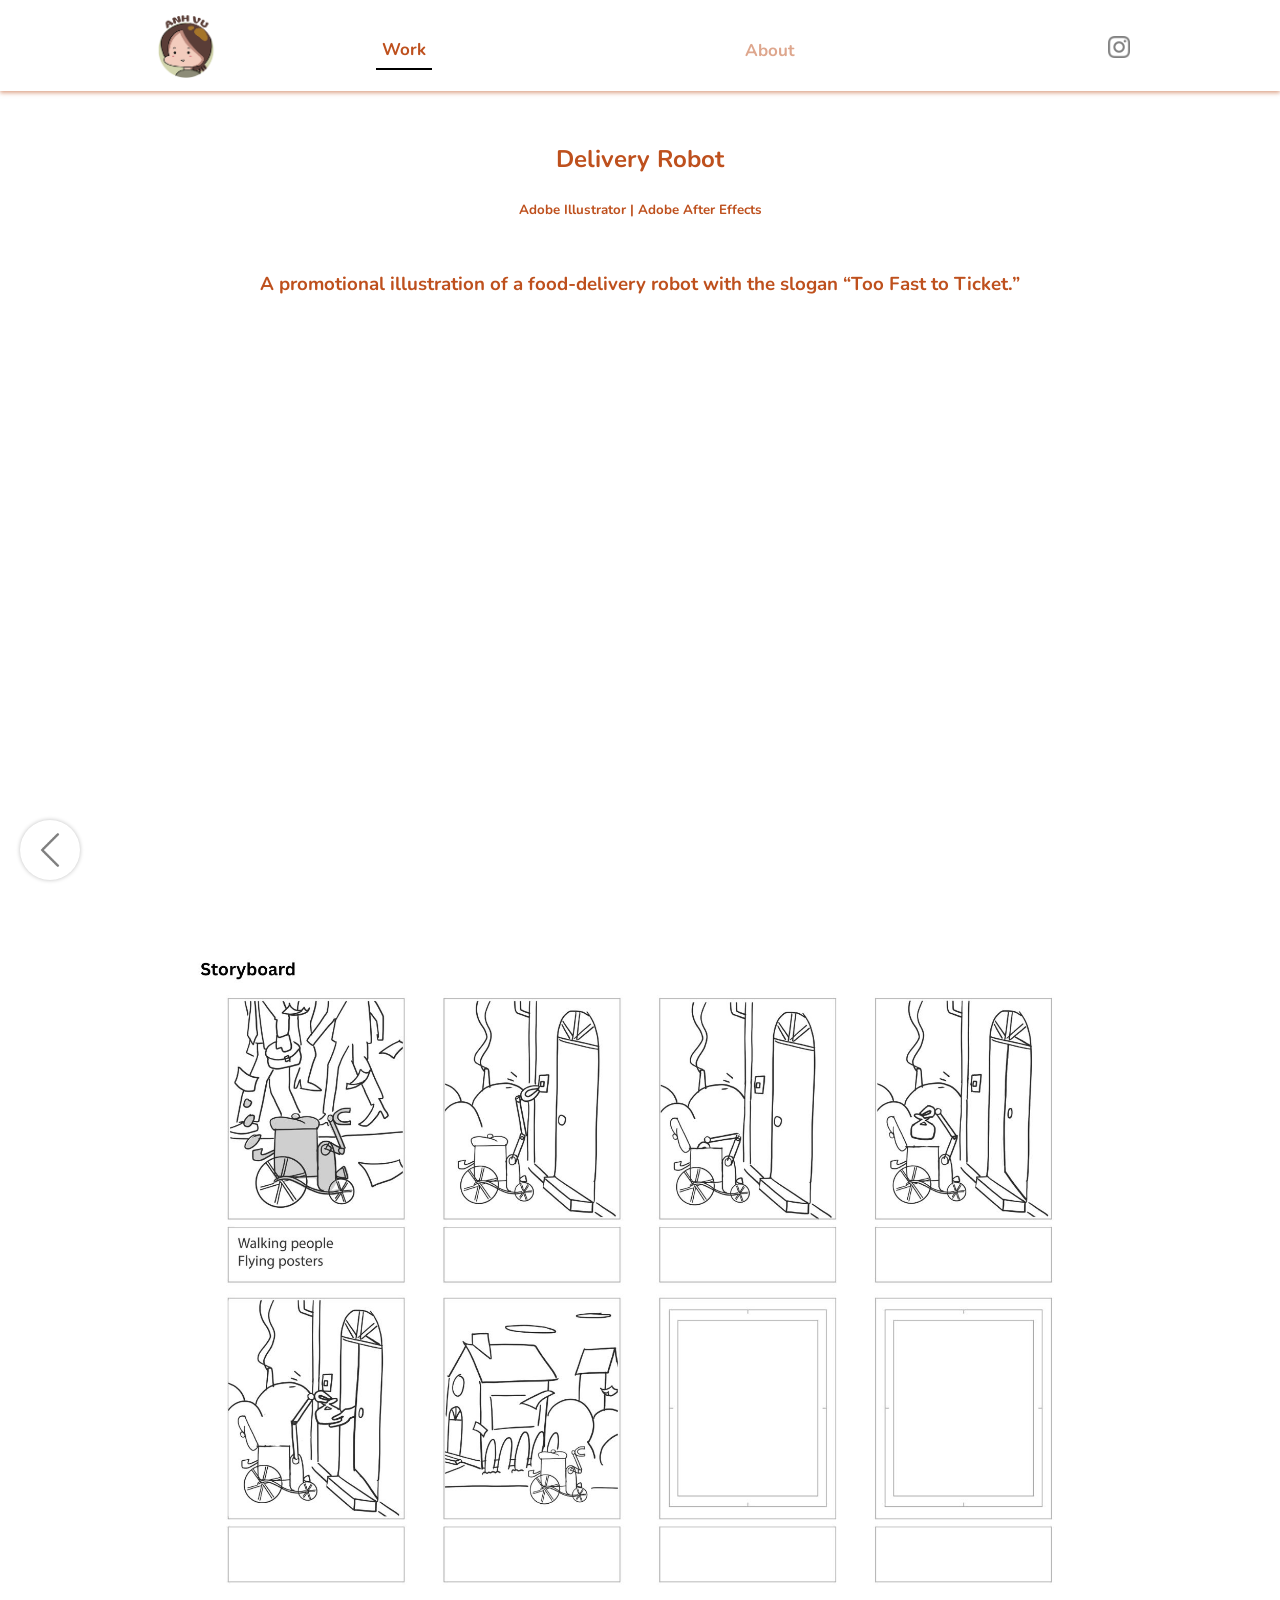
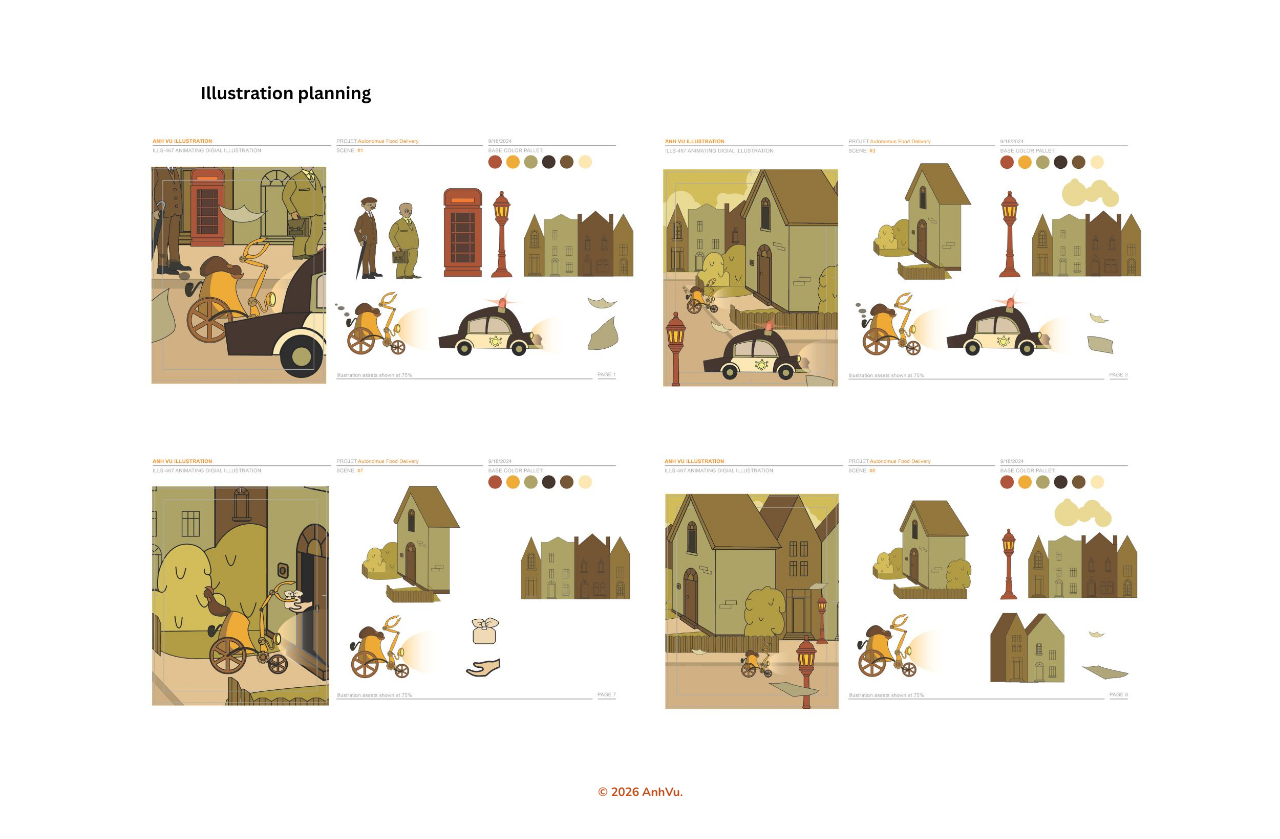
==== Robot.html @ 8d494072 "Add files via upload" ====
<!DOCTYPE html>
<html lang="en">
  <head>
    <meta charset="UTF-8">
    <meta name="viewport" content="width=device-width, initial-scale=1.0">
    <title>Anh Vu</title>
    <link rel="icon" type="image/x-icon" href="media/images/favicon-anhvu.png" sizes="16x16">
    <link rel="stylesheet" href="styles.css">
    <link rel="preconnect" href="https://fonts.googleapis.com">
    <link rel="preconnect" href="https://fonts.gstatic.com" crossorigin>
    <link href="https://fonts.googleapis.com/css2?family=Nunito:ital,wght@0,200..1000;1,200..1000&display=swap" rel="stylesheet">
    <script type="text/javascript" src="scripts.js"></script>
  </head>
  
<body>
  <header>
    <nav>
    <div class="nav">
      <div id="AnhVu"><img id="logo" src="media/images/logo-anhvu.png" width="63x" height="63px"></div>
      <a href="index.html" class="nav-text-active">Work</a><br>
      <a href="about.html" class="nav-text">About</a><br>
      <a href="https://www.instagram.com/tanh.chanted/" target="blank"><img src="media/images/instagram.png" width="22px"  alt="insta"></a>
    </div>
  </nav>
  <button class="back-button" onclick="history.back()"><img id="logo" src="media/images/left.png" width="40x" height="40px"></button>
</header>

    <!-- Gallery
 -->
    

   <div class="project">
  <h2 id="robot">Delivery Robot</h2><br><small>Adobe Illustrator | Adobe After Effects</small>
  
</div>
 
   <div class="project">
    <h3>A promotional illustration of a food-delivery robot with the slogan “Too Fast to Ticket.”</h3><br><br>

  <iframe class="video" width="400px" 
  height="500px" class="project-video"
src="https://www.youtube.com/embed/9Helj-6nr74" frameborder="0" allowfullscreen>
</iframe>
</div>

<div class="project">
  <img class="project-image" src="media/images/Animation/1.jpg" alt="">
  <img class="project-image" src="media/images/Animation/2.jpg" alt="">

</div>



   </div>

  </div>
 </div>

<footer>
  <div id="copyright">
  &copy; 2026 AnhVu.
  </div>
</footer> 
</body>
</html>
---- styles.css ----
*{
  margin: 0;
  padding: 0;
  font-family: "Nunito", sans-serif;
  font-optical-sizing: auto;
  font-weight: 700;
  font-style: normal;
  color: rgb(190, 80, 29);
  line-height: 1.5;
}

body{
  background-color: #ffffff;
}
#logo{
  margin: 5px;
}
/* Navigation */
header{
  display: flex;
  width: 100%;
  height: 20%;
}
a, .back-button {
  opacity: 50%;
}
a:hover, .back-button:hover{
  opacity: 100%;
  cursor: pointer;
}
a:active, .back-button:active{
  opacity: 100%;
  cursor: pointer;
}
nav {
  z-index: 2000;
  background: rgba(255, 255, 255, 1);
  width: 100%;
  align-items: center;
  justify-content: space-around;
  margin-left: auto;
  margin-right: auto;
  padding-top: 10px;
  padding-left: 10px;
  padding-right: 10px;
  box-shadow: 0 2px 4px 0 rgb(190, 80, 29, 0.5);;
}
.nav, .nav1, .nav2 {
  width: 90%;
}

.nav1, .nav2 {
  width: 80%;
  height: 40px;
  border-top: 1px solid rgb(255, 247, 247);

}
.nav1, .nav, .nav2 {
   display: flex;
    top:3%;
    font-size: 17px;
    text-decoration: none;
    align-items: center;
    justify-content: space-around;
    margin-left: auto;
    margin-right: auto;
  }
.nav-text {
  text-decoration: none;
  opacity: 50%;
  padding: 6px;
}
.nav-text:hover {
  border-bottom: 2.5px solid black;
}
.nav-text-active{
  font-weight: bold;
  text-decoration: none;
  opacity: 100%;
  border-bottom: 2.5px solid black;
  padding: 6px;
}

.back-button{
  width: 60px;
  height: 60px;
  background: #FFFFFF;
  float: center;
  display: flex;
  align-items: center;
  justify-content: center;
  border-radius: 50%;
  border: none;
  position: fixed;
  left: 20px;
  bottom: 20px;
  box-shadow: 0 0px 4px 0 rgba(0,0,0,.5);
}

/* Gallery */
.container{
  max-width: 1224px;
  margin: auto;
  padding: 40px 0;
  animation: 0.6s ease 0s 1 slideInFromLeft;
}
@keyframes slideInFromLeft {
  0% {
      opacity: 85%;
      height:88%;
      width: 88%;
  }
  100% {
      opacity: 100%;
      height: 90%;
      width: 90%;
  }
}

.gallery{ /* Column */
  display: flex;
  gap: 20px;
}
.column{
  display: flex;
  width: 100%;
  flex-direction: column;
  gap: 20px;
  flex-wrap: wrap;
}


.gallery2{ /* Row */
  gap: 20px;
  width:100%;
}

.row{
  display: flex;
  flex-direction: row;
  gap: 20px;
  flex-wrap: wrap;
  position: relative;
  align-items: center;
  align-content: center;
  justify-content: center;

}
.photo-row {
  min-width: 0; /* important */
  height: 40vh;
}
.photo-row img{
  width: auto;     /* keep aspect ratio */
  display: block;
  height: 100%;
  width: auto;
  object-fit: contain;
  border-radius: 10px;
}

.photo img, .photo1 img, .profile, .photo-noborder img{
  width: 100%;
  object-fit: contain;
}
.photo img{
  border-radius: 10px;
}


.photo2 img {
  width: 100%;
  height: 20%;
  max-width: 100%;
  max-height: 100%;
  cursor: pointer;
  animation: 0.6s ease 0s 1 slideInFromLeft2;
}


/* .profile img {
  width: 400px;
  height: 400px;
  padding: 40px;
  object-fit: cover;
  border-radius: 50%;
} */

@keyframes slideInFromLeft2 {
  0% {
      opacity: 85%;
      width: 97%;
      height:97%;
  }
  100% {
      opacity: 100%;
      width: 100%;
      height:100%;
  }
}

:fullscreen, ::backdrop {
  background-color: rgba(0,0,0,0.66);
  padding: 10%;
}
footer{
  padding: 3%;
  font-size: 12px;
  text-align: center;
  color: #8EA5EB;
}

.image{
  opacity: 100%;
}
.image:hover{
  opacity: 50%;
  cursor: pointer;
}
figcaption{
  margin-top: -15px;
  margin-bottom: 5px;
}
/* Project */
.project, .about{
  display: flex;
  flex-direction: column;
  align-items: center;
  margin-left: auto;
  margin-right: auto;
  margin-top: 50px;
  width: 80%;
}


.project-image{
  width: 100%;
  gap: 0px;
  margin: 0px;
  padding: 0px;
  display: block; 
  animation: 0.6s ease 0s 1 slideInFromLeft3;
}

@keyframes slideInFromLeft3 {
  0% {
      opacity: 85%;
      width: 95%;
  }
  100% {
      opacity: 100%;
      width: 100%;
  }
}

.project-video{
  top: 0;
  left: 0;
  bottom: 0;
  right: 0;
  display: flex;
  flex-direction: column;
  justify-content: center;
  align-items: center;
}

/* About */
.about-text{
  text-align: left;
}
.social {
  display: flex;
}

@media(max-width:768px){
  .gallery{
    flex-direction: column;
  }
  .nav1, .nav {
    display: inline-block;
     top:3%;
     font-size: 17px;
     text-decoration: none;
     align-items: center;
     justify-content: space-around;
     margin-left: auto;
     margin-right: auto;
   }
   .nav-text-active, .nav-text{
    padding: 0;
  }
   .video{
    width: 100vw;
   }
}

/* Contact form */
#contact-main {
  background-image: url("media/images/bgblue.jpeg");
  background-repeat: no-repeat;  
  background-position: 0% 0%;
  background-size: 100% auto;  
  background-color: #072541;
  margin: 0 auto;
  color: #594700;
  line-height: 0.5;
  padding: 1px;
  font-size: 18px;
  text-align: center;
  justify-content: center;
}
.box {
  width: 100%;
  border: 2px solid rgb(190, 80, 29);
  background: transparent;
  font-size: 16px;
  border-top: none;
  border-left: none;
  border-right: none;
}
::placeholder {
  color: rgb(190, 80, 29);
  opacity: 1; 
}
::-ms-input-placeholder { 
  color: rgb(190, 80, 29);
}

#contact-form {
  border: 2px solid rgb(190, 80, 29);
  padding: 5%;
  position: relative;
  width: 45%;
  border-radius: 10px;
}

input[type=submit] {
  color: #ffffff;
  border: none;
  margin-top: 15px;
  background-color: rgb(190, 80, 29);
  padding: 10px;
  font-size: 16px;
  cursor: pointer;
  border-radius: 25px 25px;
}
input[type=submit]:hover {
  opacity: 50%;
  transition: 0.5s;
}
input[type=submit]:active {
  opacity: 30%;
  transition: 0.1s;
}
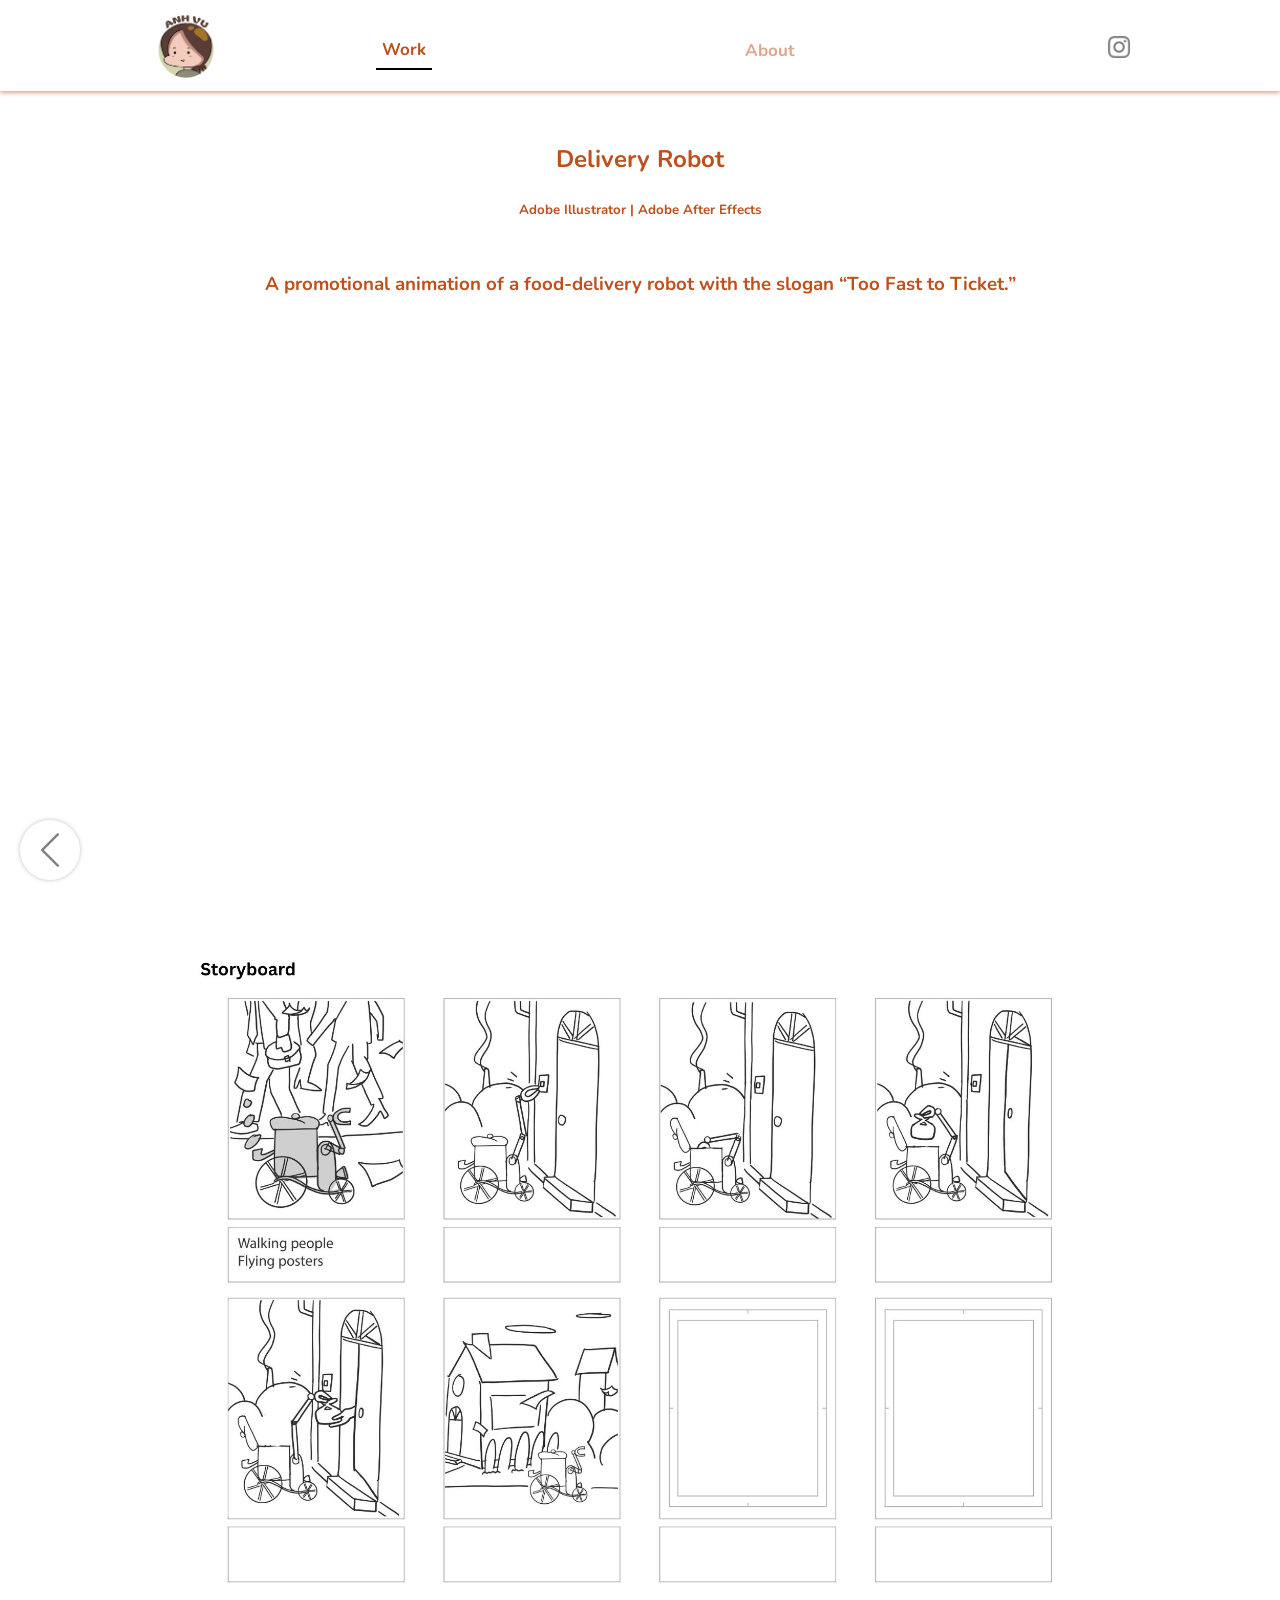
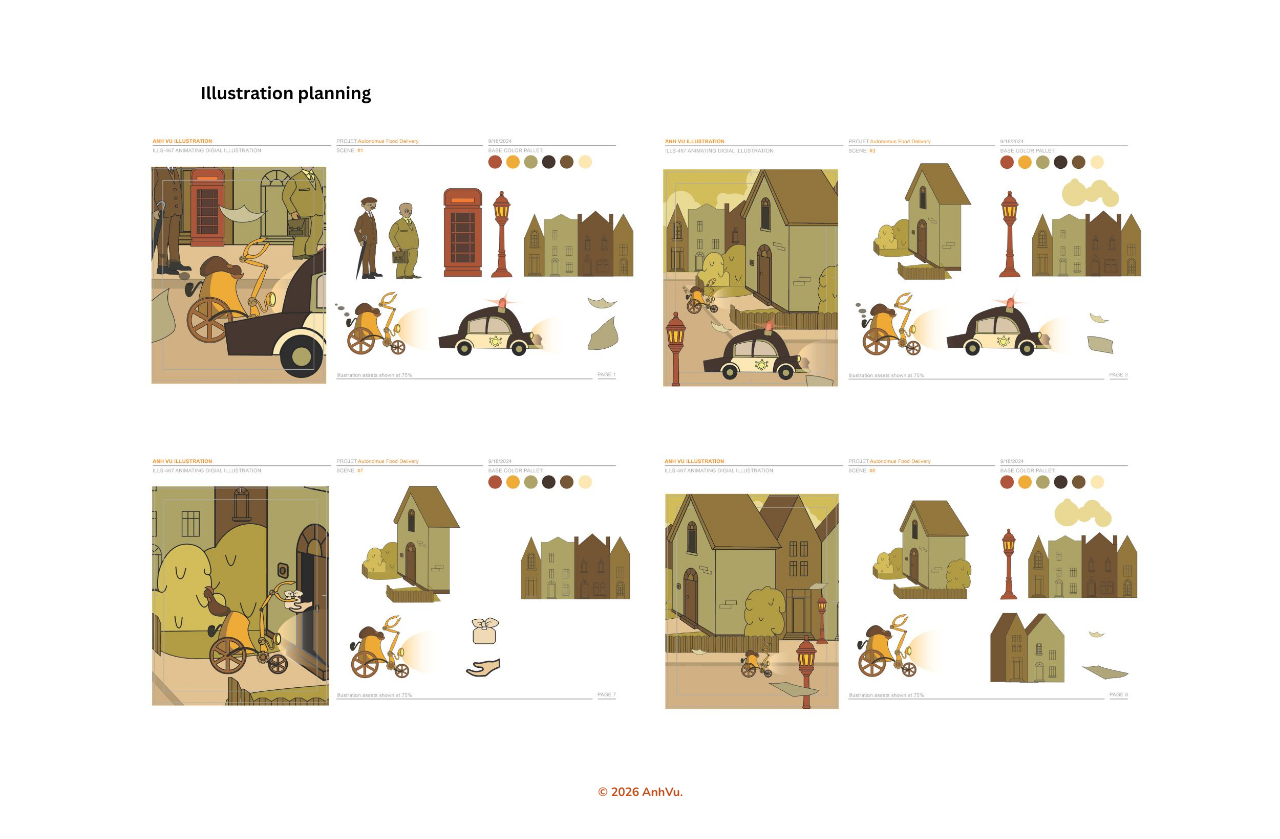
==== commit d009c3e4: "Add files via upload" ====
--- a/Robot.html
+++ b/Robot.html
@@ -35,7 +35,7 @@
 </div>
  
    <div class="project">
-    <h3>A promotional illustration of a food-delivery robot with the slogan “Too Fast to Ticket.”</h3><br><br>
+    <h3>A promotional animation of a food-delivery robot with the slogan “Too Fast to Ticket.”</h3><br><br>
 
   <iframe class="video" width="400px" 
   height="500px" class="project-video"
